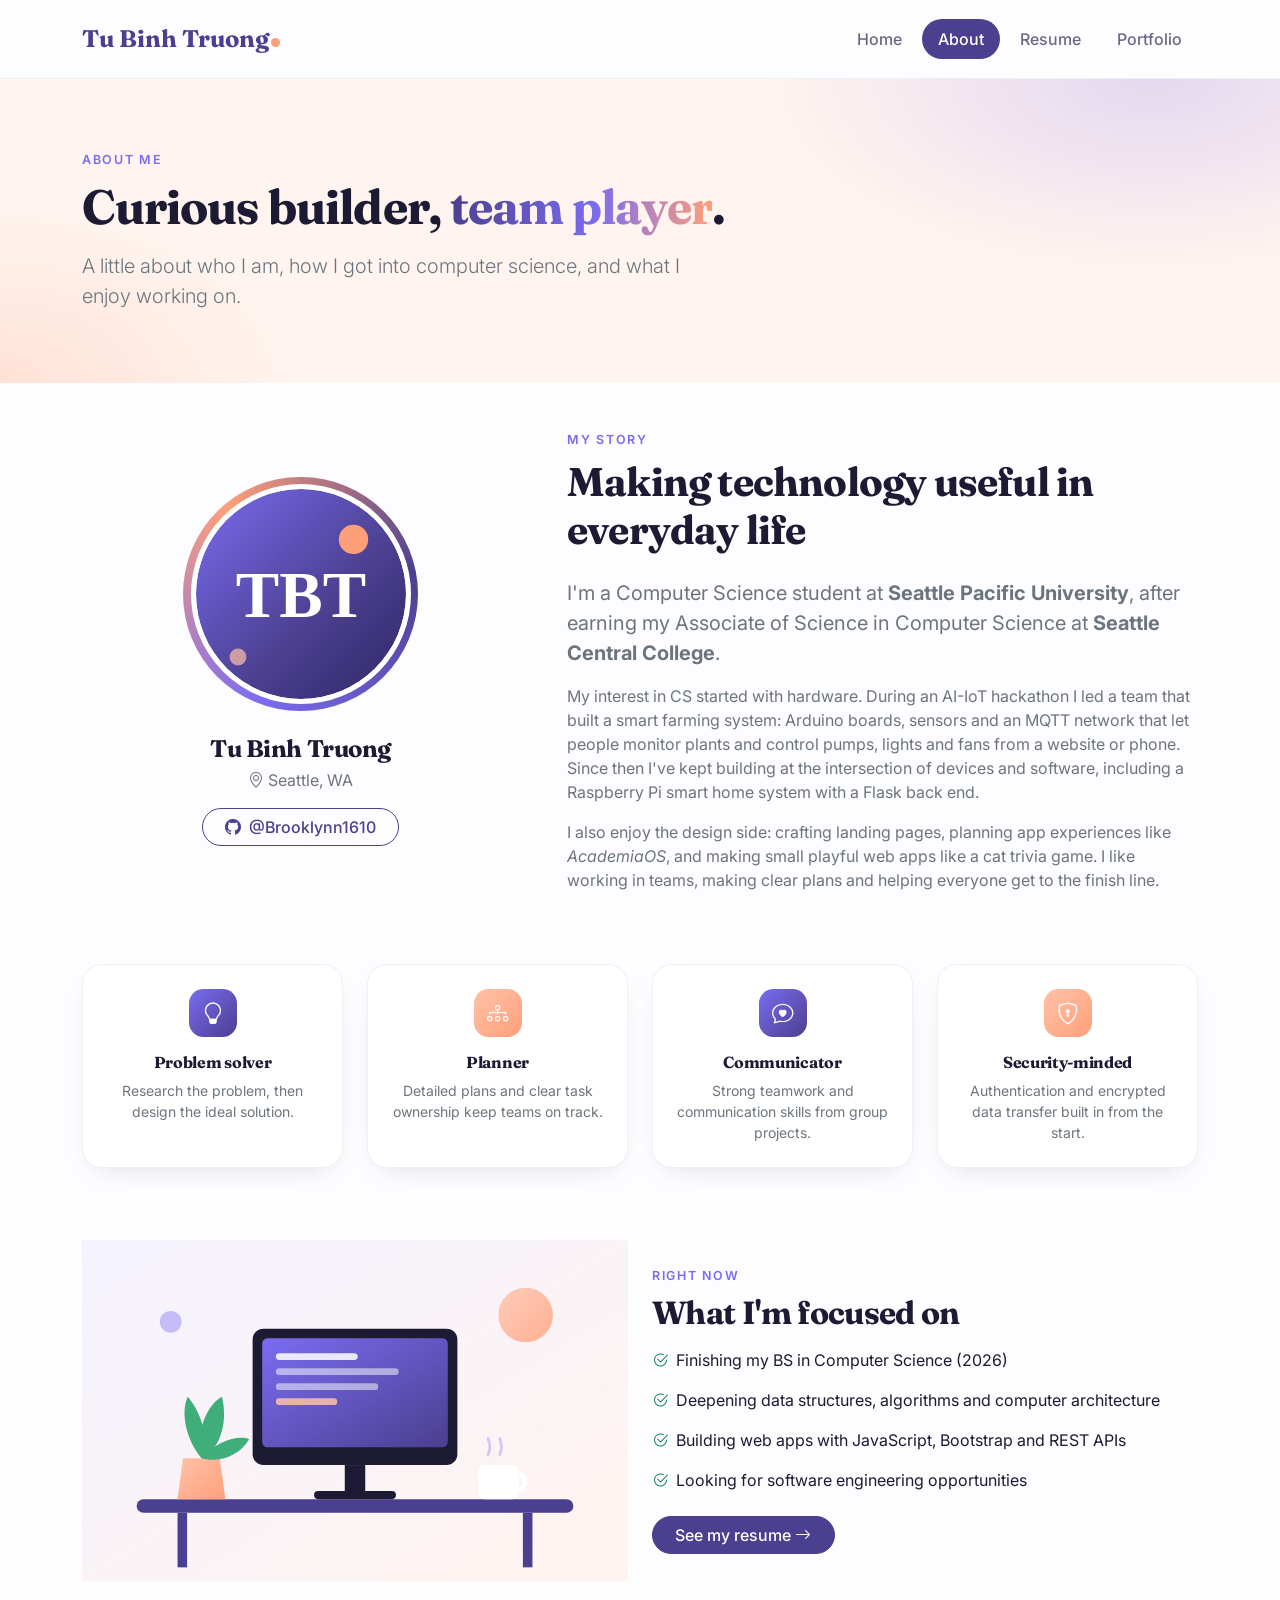
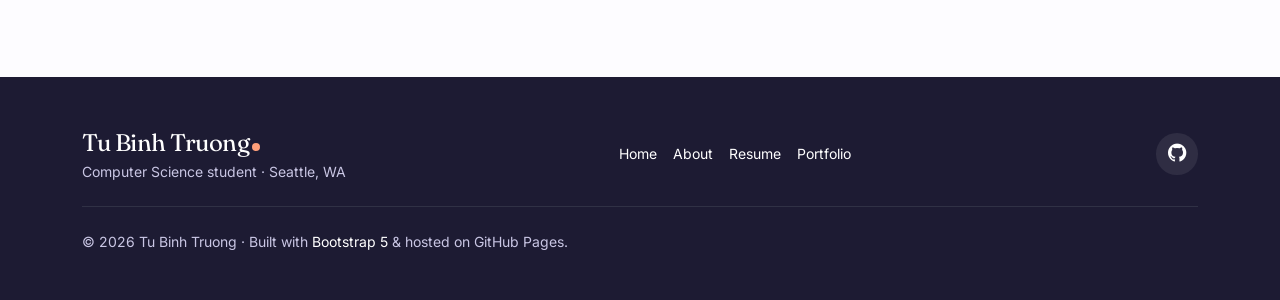
==== about.html @ d61e5ac6 "Add portfolio pages (Home, About, Resume, Portfolio)" ====
<!DOCTYPE html>
<html lang="en">
<head>
<meta charset="UTF-8">
<meta name="viewport" content="width=device-width, initial-scale=1">
<title>About | Tu Binh Truong</title>
<meta name="description" content="About Tu Binh Truong.">
<link rel="icon" href="images/favicon.svg" type="image/svg+xml">
<!-- Bootstrap 5.3 + Bootstrap Icons (from getbootstrap.com) -->
<link href="https://cdn.jsdelivr.net/npm/bootstrap@5.3.3/dist/css/bootstrap.min.css" rel="stylesheet">
<link href="https://cdn.jsdelivr.net/npm/bootstrap-icons@1.11.3/font/bootstrap-icons.min.css" rel="stylesheet">
<link rel="preconnect" href="https://fonts.googleapis.com">
<link rel="preconnect" href="https://fonts.gstatic.com" crossorigin>
<link href="https://fonts.googleapis.com/css2?family=Fraunces:opsz,wght@9..144,600;9..144,700&family=Inter:wght@400;500;600&display=swap" rel="stylesheet">
<link href="css/style.css" rel="stylesheet">
</head>
<body>
<!-- Navbar: adapted from Bootstrap "Navbars" example -->
<nav class="navbar navbar-expand-lg sticky-top py-3">
<div class="container">
<a class="navbar-brand fs-4" href="index.html">Tu Binh Truong<span class="brand-dot"></span></a>
<button class="navbar-toggler border-0" type="button" data-bs-toggle="collapse" data-bs-target="#mainNav" aria-controls="mainNav" aria-expanded="false" aria-label="Toggle navigation">
<span class="navbar-toggler-icon"></span>
</button>
<div class="collapse navbar-collapse" id="mainNav">
<ul class="navbar-nav ms-auto gap-1 mt-3 mt-lg-0">
<li class="nav-item"><a class="nav-link" href="index.html">Home</a></li>
<li class="nav-item"><a class="nav-link active" aria-current="page" href="about.html">About</a></li>
<li class="nav-item"><a class="nav-link" href="resume.html">Resume</a></li>
<li class="nav-item"><a class="nav-link" href="portfolio.html">Portfolio</a></li>
</ul>
</div>
</div>
</nav>

<header class="page-header py-5">
<div class="container py-lg-4 fade-up">
<p class="eyebrow mb-2">About me</p>
<h1 class="display-5 fw-bold mb-3">Curious builder, <span class='text-gradient'>team player</span>.</h1>
<p class="lead text-secondary col-lg-7 mb-0">A little about who I am, how I got into computer science, and what I enjoy working on.</p>
</div>
</header>

<section class="container py-5">
<div class="row g-5 align-items-center">
<div class="col-lg-5 text-center fade-up">
<span class="avatar-ring"><img src="https://github.com/Brooklynn1610.png?size=440" alt="Profile photo of Tu Binh Truong" onerror="this.onerror=null;this.src='images/avatar.svg'"></span>
<h2 class="h4 fw-bold mt-4 mb-1">Tu Binh Truong</h2>
<p class="text-secondary mb-3"><i class="bi bi-geo-alt"></i> Seattle, WA</p>
<a href="https://github.com/Brooklynn1610" target="_blank" rel="noopener" class="btn btn-outline-plum"><i class="bi bi-github me-2"></i>@Brooklynn1610</a>
</div>
<div class="col-lg-7 fade-up d2">
<p class="eyebrow mb-2">My story</p>
<h2 class="display-6 fw-bold mb-4">Making technology useful in everyday life</h2>
<p class="fs-5 text-secondary">I'm a Computer Science student at <strong>Seattle Pacific University</strong>, after earning my Associate of Science in Computer Science at <strong>Seattle Central College</strong>.</p>
<p class="text-secondary">My interest in CS started with hardware. During an AI-IoT hackathon I led a team that built a smart farming system: Arduino boards, sensors and an MQTT network that let people monitor plants and control pumps, lights and fans from a website or phone. Since then I've kept building at the intersection of devices and software, including a Raspberry Pi smart home system with a Flask back end.</p>
<p class="text-secondary mb-0">I also enjoy the design side: crafting landing pages, planning app experiences like <em>AcademiaOS</em>, and making small playful web apps like a cat trivia game. I like working in teams, making clear plans and helping everyone get to the finish line.</p>
</div>
</div>
</section>
<section class="container py-4">
<div class="row g-4">
<div class="col-md-6 col-lg-3"><div class="soft-card h-100 p-4 text-center">
<div class="feature-icon mb-3"><i class="bi bi-lightbulb"></i></div><h3 class="h6 fw-bold">Problem solver</h3>
<p class="small text-secondary mb-0">Research the problem, then design the ideal solution.</p></div></div>
<div class="col-md-6 col-lg-3"><div class="soft-card h-100 p-4 text-center">
<div class="feature-icon peach mb-3"><i class="bi bi-diagram-3"></i></div><h3 class="h6 fw-bold">Planner</h3>
<p class="small text-secondary mb-0">Detailed plans and clear task ownership keep teams on track.</p></div></div>
<div class="col-md-6 col-lg-3"><div class="soft-card h-100 p-4 text-center">
<div class="feature-icon mb-3"><i class="bi bi-chat-heart"></i></div><h3 class="h6 fw-bold">Communicator</h3>
<p class="small text-secondary mb-0">Strong teamwork and communication skills from group projects.</p></div></div>
<div class="col-md-6 col-lg-3"><div class="soft-card h-100 p-4 text-center">
<div class="feature-icon peach mb-3"><i class="bi bi-shield-lock"></i></div><h3 class="h6 fw-bold">Security-minded</h3>
<p class="small text-secondary mb-0">Authentication and encrypted data transfer built in from the start.</p></div></div>
</div>
</section>
<section class="container py-5">
<div class="row g-4 align-items-center">
<div class="col-lg-6"><img src="images/workspace.svg" class="img-fluid" alt="Illustration of a developer desk with plants and a monitor"></div>
<div class="col-lg-6">
<p class="eyebrow mb-2">Right now</p>
<h2 class="h2 fw-bold mb-3">What I'm focused on</h2>
<ul class="list-unstyled fs-6">
<li class="mb-3"><i class="bi bi-check2-circle text-success me-2"></i>Finishing my BS in Computer Science (2026)</li>
<li class="mb-3"><i class="bi bi-check2-circle text-success me-2"></i>Deepening data structures, algorithms and computer architecture</li>
<li class="mb-3"><i class="bi bi-check2-circle text-success me-2"></i>Building web apps with JavaScript, Bootstrap and REST APIs</li>
<li class="mb-3"><i class="bi bi-check2-circle text-success me-2"></i>Looking for software engineering opportunities</li>
</ul>
<a href="resume.html" class="btn btn-plum mt-2">See my resume <i class="bi bi-arrow-right"></i></a>
</div>
</div>
</section>

<!-- Footer: adapted from Bootstrap "Footers" example -->
<footer class="py-5 mt-5">
<div class="container">
<div class="row g-4 align-items-center">
<div class="col-md-5">
<div class="display-font fs-4 text-white">Tu Binh Truong<span class="brand-dot"></span></div>
<p class="mb-0 small">Computer Science student · Seattle, WA</p>
</div>
<div class="col-md-4">
<ul class="nav justify-content-md-center gap-3 small">
<li><a href="index.html">Home</a></li><li><a href="about.html">About</a></li>
<li><a href="resume.html">Resume</a></li><li><a href="portfolio.html">Portfolio</a></li>
</ul>
</div>
<div class="col-md-3 text-md-end">
<a class="social-btn" href="https://github.com/Brooklynn1610" target="_blank" rel="noopener" aria-label="GitHub"><i class="bi bi-github"></i></a>
</div>
</div>
<hr class="border-secondary my-4">
<p class="small mb-0">&copy; 2026 Tu Binh Truong · Built with <a href="https://getbootstrap.com/docs/5.3/examples/" target="_blank" rel="noopener">Bootstrap 5</a> &amp; hosted on GitHub Pages.</p>
</div>
</footer>
<script src="https://cdn.jsdelivr.net/npm/bootstrap@5.3.3/dist/js/bootstrap.bundle.min.js"></script>
</body>
</html>
---- css/style.css ----
/* Tu Binh Truong — Portfolio
   Built on Bootstrap 5.3 (layouts adapted from getbootstrap.com/docs/5.3/examples:
   Heroes, Features, Album and Footers examples) */

:root {
  --ink: #1d1b33;
  --plum: #4b3f8f;
  --violet: #7a6cf0;
  --peach: #ff9f7a;
  --blush: #fff4ef;
  --mist: #f5f3ff;
  --muted: #6b6886;
  --bs-body-font-family: "Inter", system-ui, sans-serif;
  --bs-body-color: var(--ink);
  --bs-link-color-rgb: 75, 63, 143;
  --bs-link-hover-color-rgb: 122, 108, 240;
}

body { background: #fdfcff; }

h1, h2, h3, .display-font {
  font-family: "Fraunces", Georgia, serif;
  letter-spacing: -0.02em;
}

/* ---------- Navbar ---------- */
.navbar {
  backdrop-filter: saturate(180%) blur(12px);
  background: rgba(253, 252, 255, 0.82) !important;
  border-bottom: 1px solid rgba(75, 63, 143, 0.08);
}
.navbar-brand { font-family: "Fraunces", serif; font-weight: 700; color: var(--plum) !important; }
.brand-dot { display: inline-block; width: .55rem; height: .55rem; border-radius: 50%; background: var(--peach); margin-left: .15rem; }
.navbar .nav-link { font-weight: 500; color: var(--muted); padding-inline: 1rem !important; border-radius: 999px; }
.navbar .nav-link:hover { color: var(--plum); }
.navbar .nav-link.active { color: #fff !important; background: var(--plum); }

/* ---------- Hero ---------- */
.hero {
  position: relative;
  overflow: hidden;
  background:
    radial-gradient(60rem 30rem at 85% -10%, rgba(122,108,240,.22), transparent 60%),
    radial-gradient(40rem 25rem at -10% 110%, rgba(255,159,122,.25), transparent 60%),
    var(--blush);
}
.hero .eyebrow, .eyebrow {
  text-transform: uppercase; letter-spacing: .14em; font-size: .78rem; font-weight: 600; color: var(--violet);
}
.hero h1 { font-size: clamp(2.6rem, 5vw, 4.2rem); line-height: 1.05; }
.text-gradient {
  background: linear-gradient(90deg, var(--plum), var(--violet) 55%, var(--peach));
  -webkit-background-clip: text; background-clip: text; color: transparent;
}
.hero-img { filter: drop-shadow(0 30px 40px rgba(75,63,143,.18)); }

.page-header {
  background:
    radial-gradient(40rem 20rem at 90% 0%, rgba(122,108,240,.2), transparent 60%),
    radial-gradient(30rem 18rem at 0% 100%, rgba(255,159,122,.22), transparent 60%),
    var(--blush);
}

/* ---------- Buttons ---------- */
.btn-plum { --bs-btn-bg: var(--plum); --bs-btn-border-color: var(--plum); --bs-btn-color: #fff;
  --bs-btn-hover-bg: var(--violet); --bs-btn-hover-border-color: var(--violet); --bs-btn-hover-color: #fff;
  --bs-btn-active-bg: var(--violet); }
.btn-outline-plum { --bs-btn-color: var(--plum); --bs-btn-border-color: var(--plum);
  --bs-btn-hover-bg: var(--plum); --bs-btn-hover-color: #fff; --bs-btn-hover-border-color: var(--plum); }
.btn { border-radius: 999px; padding-inline: 1.4rem; font-weight: 500; }

/* ---------- Cards & features ---------- */
.soft-card {
  background: #fff; border: 1px solid rgba(75,63,143,.08); border-radius: 1.25rem;
  box-shadow: 0 10px 30px -18px rgba(29,27,51,.25);
  transition: transform .25s ease, box-shadow .25s ease;
}
.soft-card:hover { transform: translateY(-4px); box-shadow: 0 22px 40px -20px rgba(75,63,143,.35); }
.feature-icon {
  width: 3rem; height: 3rem; border-radius: .9rem; display: inline-flex; align-items: center; justify-content: center;
  font-size: 1.35rem; color: #fff; background: linear-gradient(135deg, var(--violet), var(--plum));
}
.feature-icon.peach { background: linear-gradient(135deg, #ffc2a8, var(--peach)); }

.project-card img { border-radius: 1.25rem 1.25rem 0 0; aspect-ratio: 16/10; object-fit: cover; background: var(--mist); }
.tag {
  display: inline-block; font-size: .75rem; font-weight: 600; padding: .3rem .7rem; border-radius: 999px;
  background: var(--mist); color: var(--plum); margin: 0 .25rem .35rem 0;
}

/* ---------- Avatar ---------- */
.avatar-ring {
  padding: .45rem; border-radius: 50%;
  background: conic-gradient(from 200deg, var(--violet), var(--peach), var(--plum), var(--violet));
  display: inline-block;
}
.avatar-ring img { border-radius: 50%; border: 5px solid #fff; width: 220px; height: 220px; object-fit: cover; background: #fff; }

/* ---------- Resume timeline ---------- */
.timeline { position: relative; padding-left: 1.75rem; }
.timeline::before { content: ""; position: absolute; left: .45rem; top: .4rem; bottom: .4rem; width: 2px;
  background: linear-gradient(var(--violet), var(--peach)); border-radius: 2px; }
.timeline-item { position: relative; margin-bottom: 2rem; }
.timeline-item::before { content: ""; position: absolute; left: -1.62rem; top: .35rem; width: 1rem; height: 1rem;
  border-radius: 50%; background: #fff; border: 3px solid var(--violet); }
.timeline-date { font-size: .82rem; font-weight: 600; color: var(--violet); }
.skill-pill { background: #fff; border: 1px solid rgba(75,63,143,.15); border-radius: 999px; padding: .45rem 1rem;
  font-weight: 500; display: inline-flex; align-items: center; gap: .45rem; margin: 0 .4rem .6rem 0; }
.skill-pill i { color: var(--violet); }

/* ---------- Stats / CTA ---------- */
.stat-num { font-family: "Fraunces", serif; font-size: 2.4rem; font-weight: 700; color: var(--plum); line-height: 1; }
.cta {
  border-radius: 2rem; color: #fff;
  background: radial-gradient(30rem 15rem at 100% 0%, rgba(255,159,122,.55), transparent 60%),
              linear-gradient(135deg, var(--plum), #2e2766);
}

/* ---------- Footer ---------- */
footer { background: var(--ink); color: #c9c6e4; }
footer a { color: #fff; text-decoration: none; }
footer a:hover { color: var(--peach); }
.social-btn { width: 2.6rem; height: 2.6rem; border-radius: 50%; display: inline-flex; align-items: center; justify-content: center;
  background: rgba(255,255,255,.08); font-size: 1.15rem; transition: background .2s; }
.social-btn:hover { background: var(--violet); color: #fff; }

/* Fade-in on load */
.fade-up { animation: fadeUp .8s ease both; }
.fade-up.d2 { animation-delay: .15s; } .fade-up.d3 { animation-delay: .3s; }
@keyframes fadeUp { from { opacity: 0; transform: translateY(16px); } to { opacity: 1; transform: none; } }
@media (prefers-reduced-motion: reduce) { .fade-up { animation: none; } .soft-card { transition: none; } }
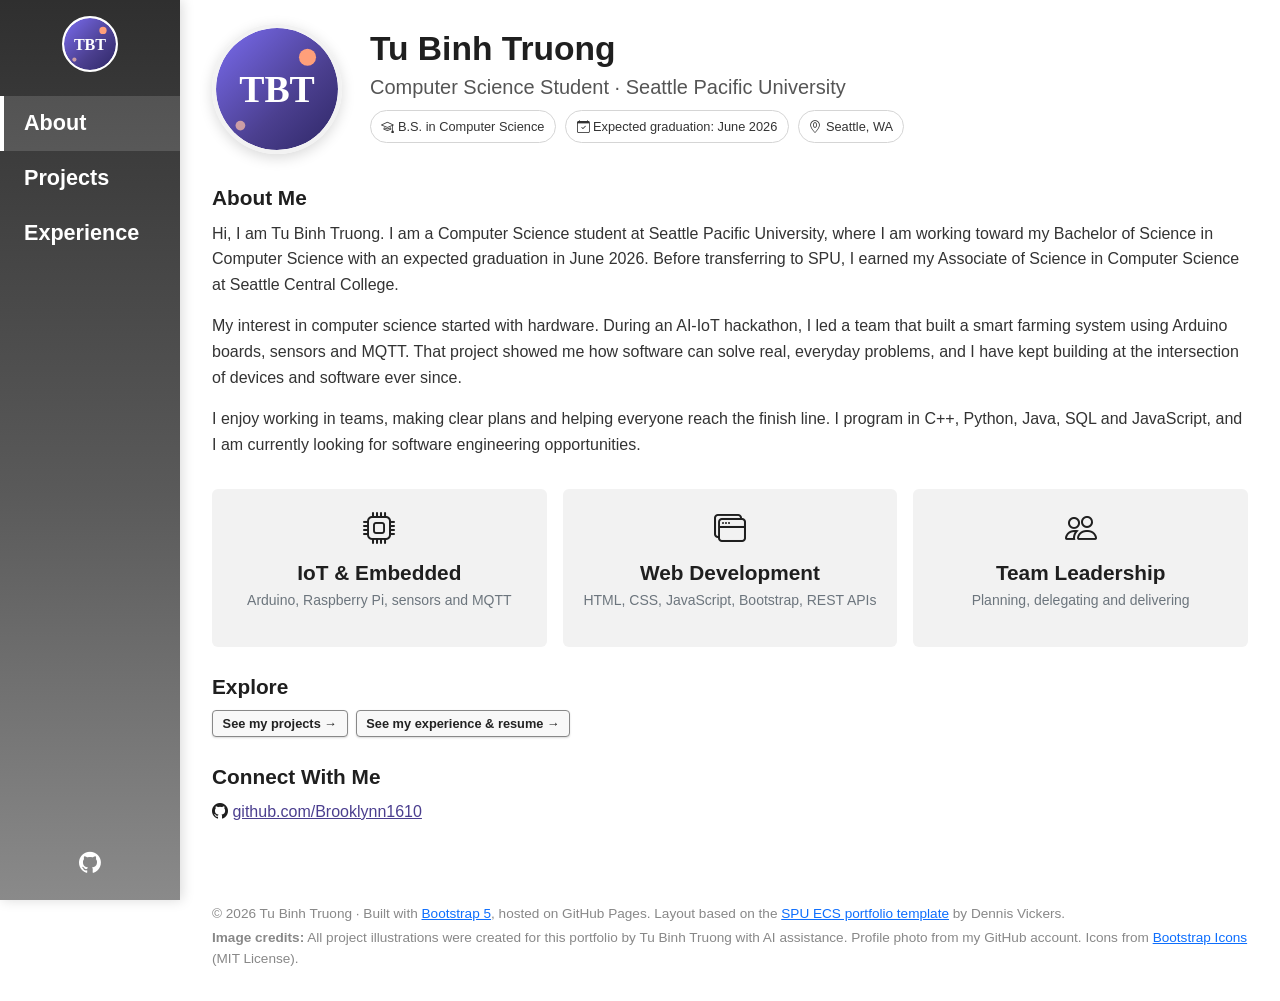
==== commit 4b15002c: "Rebuild pages in SPU template layout (About, Projects, Experience)" ====
--- a/about.html
+++ b/about.html
@@ -1,118 +1 @@
-<!DOCTYPE html>
-<html lang="en">
-<head>
-<meta charset="UTF-8">
-<meta name="viewport" content="width=device-width, initial-scale=1">
-<title>About | Tu Binh Truong</title>
-<meta name="description" content="About Tu Binh Truong.">
-<link rel="icon" href="images/favicon.svg" type="image/svg+xml">
-<!-- Bootstrap 5.3 + Bootstrap Icons (from getbootstrap.com) -->
-<link href="https://cdn.jsdelivr.net/npm/bootstrap@5.3.3/dist/css/bootstrap.min.css" rel="stylesheet">
-<link href="https://cdn.jsdelivr.net/npm/bootstrap-icons@1.11.3/font/bootstrap-icons.min.css" rel="stylesheet">
-<link rel="preconnect" href="https://fonts.googleapis.com">
-<link rel="preconnect" href="https://fonts.gstatic.com" crossorigin>
-<link href="https://fonts.googleapis.com/css2?family=Fraunces:opsz,wght@9..144,600;9..144,700&family=Inter:wght@400;500;600&display=swap" rel="stylesheet">
-<link href="css/style.css" rel="stylesheet">
-</head>
-<body>
-<!-- Navbar: adapted from Bootstrap "Navbars" example -->
-<nav class="navbar navbar-expand-lg sticky-top py-3">
-<div class="container">
-<a class="navbar-brand fs-4" href="index.html">Tu Binh Truong<span class="brand-dot"></span></a>
-<button class="navbar-toggler border-0" type="button" data-bs-toggle="collapse" data-bs-target="#mainNav" aria-controls="mainNav" aria-expanded="false" aria-label="Toggle navigation">
-<span class="navbar-toggler-icon"></span>
-</button>
-<div class="collapse navbar-collapse" id="mainNav">
-<ul class="navbar-nav ms-auto gap-1 mt-3 mt-lg-0">
-<li class="nav-item"><a class="nav-link" href="index.html">Home</a></li>
-<li class="nav-item"><a class="nav-link active" aria-current="page" href="about.html">About</a></li>
-<li class="nav-item"><a class="nav-link" href="resume.html">Resume</a></li>
-<li class="nav-item"><a class="nav-link" href="portfolio.html">Portfolio</a></li>
-</ul>
-</div>
-</div>
-</nav>
-
-<header class="page-header py-5">
-<div class="container py-lg-4 fade-up">
-<p class="eyebrow mb-2">About me</p>
-<h1 class="display-5 fw-bold mb-3">Curious builder, <span class='text-gradient'>team player</span>.</h1>
-<p class="lead text-secondary col-lg-7 mb-0">A little about who I am, how I got into computer science, and what I enjoy working on.</p>
-</div>
-</header>
-
-<section class="container py-5">
-<div class="row g-5 align-items-center">
-<div class="col-lg-5 text-center fade-up">
-<span class="avatar-ring"><img src="https://github.com/Brooklynn1610.png?size=440" alt="Profile photo of Tu Binh Truong" onerror="this.onerror=null;this.src='images/avatar.svg'"></span>
-<h2 class="h4 fw-bold mt-4 mb-1">Tu Binh Truong</h2>
-<p class="text-secondary mb-3"><i class="bi bi-geo-alt"></i> Seattle, WA</p>
-<a href="https://github.com/Brooklynn1610" target="_blank" rel="noopener" class="btn btn-outline-plum"><i class="bi bi-github me-2"></i>@Brooklynn1610</a>
-</div>
-<div class="col-lg-7 fade-up d2">
-<p class="eyebrow mb-2">My story</p>
-<h2 class="display-6 fw-bold mb-4">Making technology useful in everyday life</h2>
-<p class="fs-5 text-secondary">I'm a Computer Science student at <strong>Seattle Pacific University</strong>, after earning my Associate of Science in Computer Science at <strong>Seattle Central College</strong>.</p>
-<p class="text-secondary">My interest in CS started with hardware. During an AI-IoT hackathon I led a team that built a smart farming system: Arduino boards, sensors and an MQTT network that let people monitor plants and control pumps, lights and fans from a website or phone. Since then I've kept building at the intersection of devices and software, including a Raspberry Pi smart home system with a Flask back end.</p>
-<p class="text-secondary mb-0">I also enjoy the design side: crafting landing pages, planning app experiences like <em>AcademiaOS</em>, and making small playful web apps like a cat trivia game. I like working in teams, making clear plans and helping everyone get to the finish line.</p>
-</div>
-</div>
-</section>
-<section class="container py-4">
-<div class="row g-4">
-<div class="col-md-6 col-lg-3"><div class="soft-card h-100 p-4 text-center">
-<div class="feature-icon mb-3"><i class="bi bi-lightbulb"></i></div><h3 class="h6 fw-bold">Problem solver</h3>
-<p class="small text-secondary mb-0">Research the problem, then design the ideal solution.</p></div></div>
-<div class="col-md-6 col-lg-3"><div class="soft-card h-100 p-4 text-center">
-<div class="feature-icon peach mb-3"><i class="bi bi-diagram-3"></i></div><h3 class="h6 fw-bold">Planner</h3>
-<p class="small text-secondary mb-0">Detailed plans and clear task ownership keep teams on track.</p></div></div>
-<div class="col-md-6 col-lg-3"><div class="soft-card h-100 p-4 text-center">
-<div class="feature-icon mb-3"><i class="bi bi-chat-heart"></i></div><h3 class="h6 fw-bold">Communicator</h3>
-<p class="small text-secondary mb-0">Strong teamwork and communication skills from group projects.</p></div></div>
-<div class="col-md-6 col-lg-3"><div class="soft-card h-100 p-4 text-center">
-<div class="feature-icon peach mb-3"><i class="bi bi-shield-lock"></i></div><h3 class="h6 fw-bold">Security-minded</h3>
-<p class="small text-secondary mb-0">Authentication and encrypted data transfer built in from the start.</p></div></div>
-</div>
-</section>
-<section class="container py-5">
-<div class="row g-4 align-items-center">
-<div class="col-lg-6"><img src="images/workspace.svg" class="img-fluid" alt="Illustration of a developer desk with plants and a monitor"></div>
-<div class="col-lg-6">
-<p class="eyebrow mb-2">Right now</p>
-<h2 class="h2 fw-bold mb-3">What I'm focused on</h2>
-<ul class="list-unstyled fs-6">
-<li class="mb-3"><i class="bi bi-check2-circle text-success me-2"></i>Finishing my BS in Computer Science (2026)</li>
-<li class="mb-3"><i class="bi bi-check2-circle text-success me-2"></i>Deepening data structures, algorithms and computer architecture</li>
-<li class="mb-3"><i class="bi bi-check2-circle text-success me-2"></i>Building web apps with JavaScript, Bootstrap and REST APIs</li>
-<li class="mb-3"><i class="bi bi-check2-circle text-success me-2"></i>Looking for software engineering opportunities</li>
-</ul>
-<a href="resume.html" class="btn btn-plum mt-2">See my resume <i class="bi bi-arrow-right"></i></a>
-</div>
-</div>
-</section>
-
-<!-- Footer: adapted from Bootstrap "Footers" example -->
-<footer class="py-5 mt-5">
-<div class="container">
-<div class="row g-4 align-items-center">
-<div class="col-md-5">
-<div class="display-font fs-4 text-white">Tu Binh Truong<span class="brand-dot"></span></div>
-<p class="mb-0 small">Computer Science student · Seattle, WA</p>
-</div>
-<div class="col-md-4">
-<ul class="nav justify-content-md-center gap-3 small">
-<li><a href="index.html">Home</a></li><li><a href="about.html">About</a></li>
-<li><a href="resume.html">Resume</a></li><li><a href="portfolio.html">Portfolio</a></li>
-</ul>
-</div>
-<div class="col-md-3 text-md-end">
-<a class="social-btn" href="https://github.com/Brooklynn1610" target="_blank" rel="noopener" aria-label="GitHub"><i class="bi bi-github"></i></a>
-</div>
-</div>
-<hr class="border-secondary my-4">
-<p class="small mb-0">&copy; 2026 Tu Binh Truong · Built with <a href="https://getbootstrap.com/docs/5.3/examples/" target="_blank" rel="noopener">Bootstrap 5</a> &amp; hosted on GitHub Pages.</p>
-</div>
-</footer>
-<script src="https://cdn.jsdelivr.net/npm/bootstrap@5.3.3/dist/js/bootstrap.bundle.min.js"></script>
-</body>
-</html>
+<!DOCTYPE html><html lang="en"><head><meta charset="UTF-8"><meta http-equiv="refresh" content="0; url=index.html"><link rel="canonical" href="index.html"><title>Redirecting…</title></head><body><p>Moved to <a href="index.html">index.html</a>.</p></body></html>
